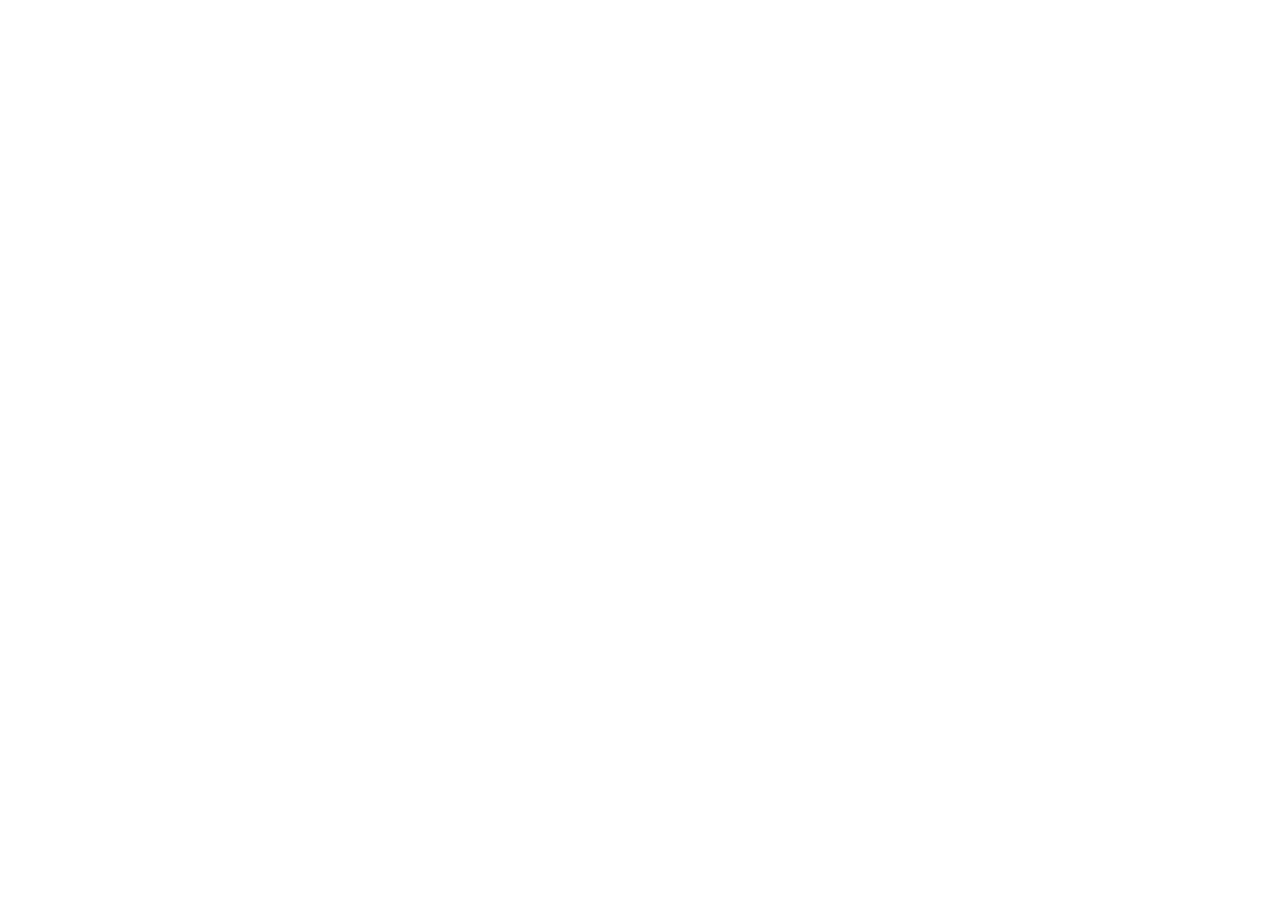
==== about.html @ fcb008c1 "Init : création du dépôt, arborescence des fichiers et structure HTML de base" ====
<!DOCTYPE html>
<html lang="fr">
<head>
  <meta charset="UTF-8">
  <meta name="viewport" content="width=device-width, initial-scale=1.0">
  <title>AfriTalent — À propos</title>

  <!-- Bootstrap 5 CSS -->
  <link href="https://cdn.jsdelivr.net/npm/bootstrap@5.3.3/dist/css/bootstrap.min.css" rel="stylesheet">
  <!-- Bootstrap Icons -->
  <link href="https://cdn.jsdelivr.net/npm/bootstrap-icons@1.11.3/font/bootstrap-icons.css" rel="stylesheet">
  <!-- Google Fonts -->
  <link href="https://fonts.googleapis.com/css2?family=Syne:wght@700;800&family=DM+Sans:wght@400;500&display=swap" rel="stylesheet">
  <!-- CSS personnel -->
  <link rel="stylesheet" href="css/style.css">
</head>
<body>

  <!-- NAVBAR -->
  <header></header>

  <!-- CONTENU PRINCIPAL -->
  <main></main>

  <!-- FOOTER -->
  <footer></footer>

  <!-- Bootstrap 5 JS -->
  <script src="https://cdn.jsdelivr.net/npm/bootstrap@5.3.3/dist/js/bootstrap.bundle.min.js"></script>
  <!-- JS personnel -->
  <script src="js/main.js"></script>

</body>
</html>
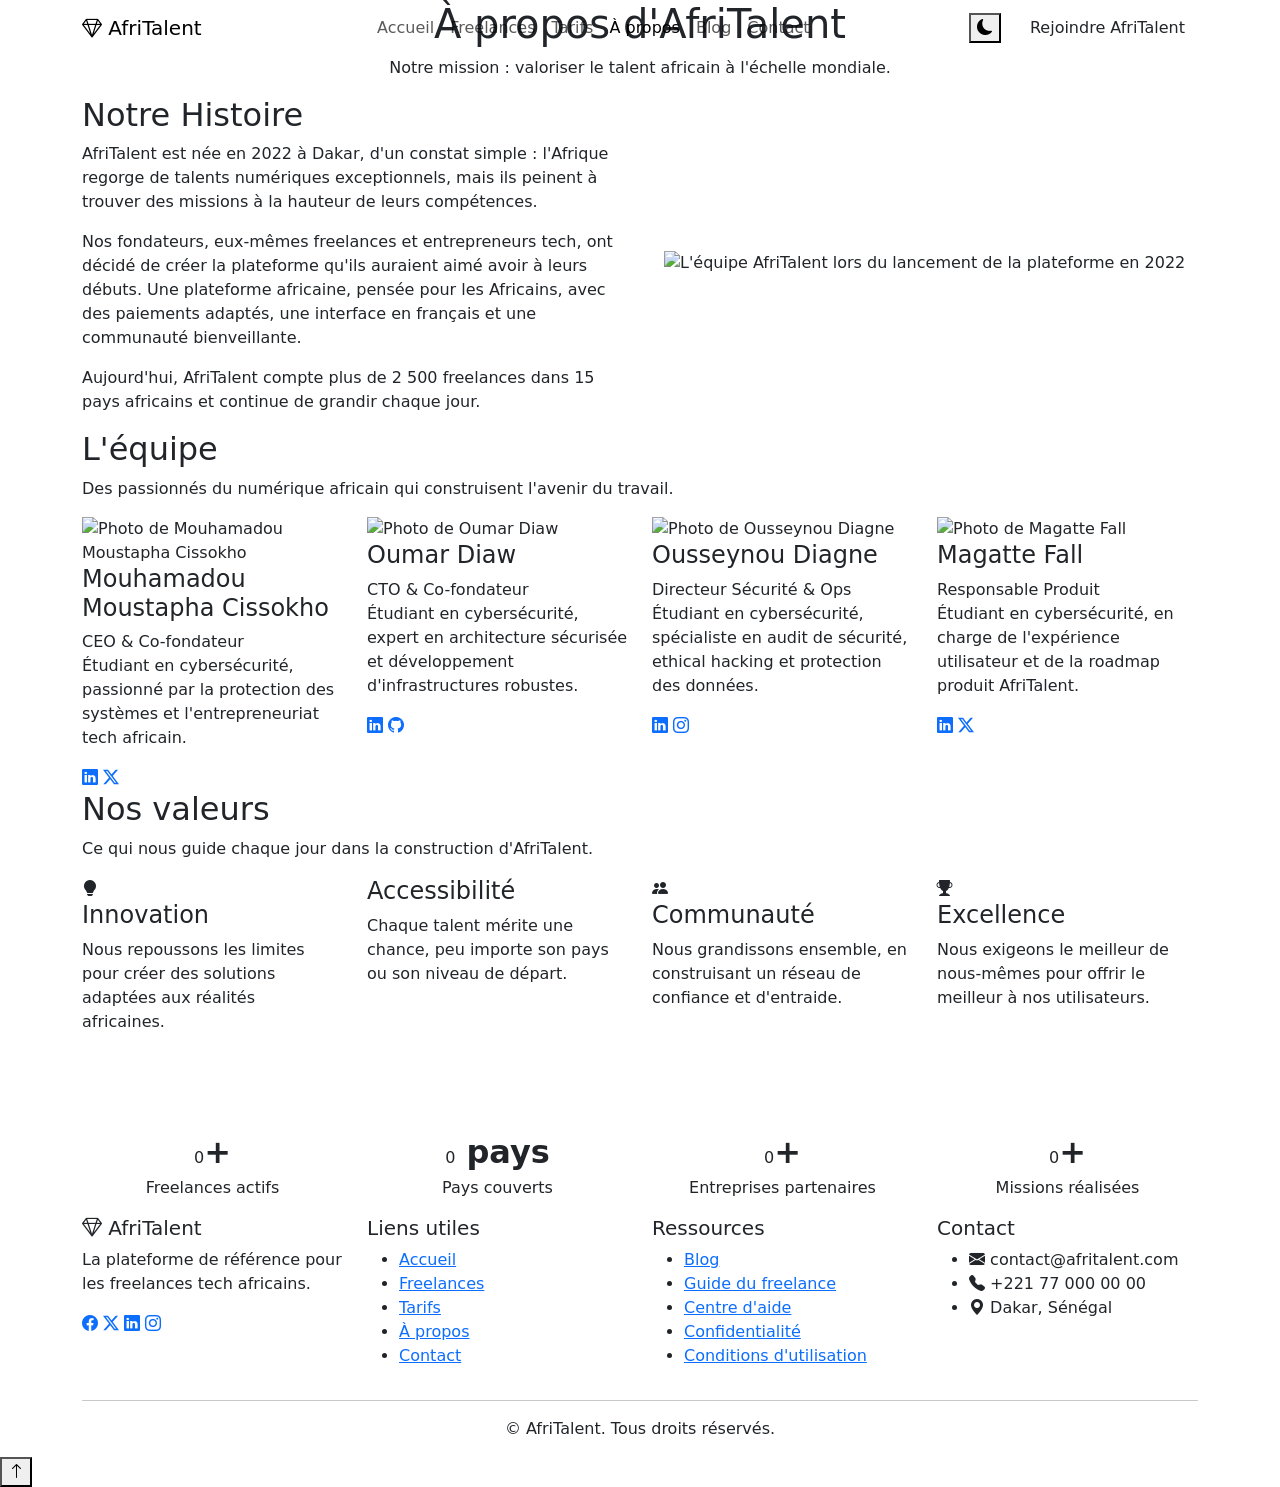
==== commit 8acbc7a4: "HTML : structure complète des 5 pages avec sections et contenu texte" ====
--- a/about.html
+++ b/about.html
@@ -5,29 +5,272 @@
   <meta name="viewport" content="width=device-width, initial-scale=1.0">
   <title>AfriTalent — À propos</title>
 
-  <!-- Bootstrap 5 CSS -->
   <link href="https://cdn.jsdelivr.net/npm/bootstrap@5.3.3/dist/css/bootstrap.min.css" rel="stylesheet">
-  <!-- Bootstrap Icons -->
   <link href="https://cdn.jsdelivr.net/npm/bootstrap-icons@1.11.3/font/bootstrap-icons.css" rel="stylesheet">
-  <!-- Google Fonts -->
   <link href="https://fonts.googleapis.com/css2?family=Syne:wght@700;800&family=DM+Sans:wght@400;500&display=swap" rel="stylesheet">
-  <!-- CSS personnel -->
   <link rel="stylesheet" href="css/style.css">
 </head>
 <body>
 
-  <!-- NAVBAR -->
-  <header></header>
-
-  <!-- CONTENU PRINCIPAL -->
-  <main></main>
-
-  <!-- FOOTER -->
-  <footer></footer>
-
-  <!-- Bootstrap 5 JS -->
+  <!-- navbar -->
+  <header>
+    <nav class="navbar navbar-expand-lg fixed-top" id="barre-nav">
+      <div class="container">
+
+        <a class="navbar-brand" href="index.html">
+          <i class="bi bi-gem"></i> AfriTalent
+        </a>
+
+        <button class="navbar-toggler" type="button"
+          data-bs-toggle="collapse"
+          data-bs-target="#menu-principal"
+          aria-controls="menu-principal"
+          aria-expanded="false"
+          aria-label="Ouvrir le menu">
+          <span class="navbar-toggler-icon"></span>
+        </button>
+
+        <div class="collapse navbar-collapse" id="menu-principal">
+          <ul class="navbar-nav mx-auto">
+            <li class="nav-item"><a class="nav-link" href="index.html">Accueil</a></li>
+            <li class="nav-item"><a class="nav-link" href="freelances.html">Freelances</a></li>
+            <li class="nav-item"><a class="nav-link" href="tarifs.html">Tarifs</a></li>
+            <li class="nav-item"><a class="nav-link active" href="about.html">À propos</a></li>
+            <li class="nav-item"><a class="nav-link" href="#">Blog</a></li>
+            <li class="nav-item"><a class="nav-link" href="contact.html">Contact</a></li>
+          </ul>
+          <div class="d-flex align-items-center gap-3">
+            <button id="bouton-theme" aria-label="Changer le thème">
+              <i class="bi bi-moon-fill"></i>
+            </button>
+            <a href="freelances.html" class="btn btn-inscription">Rejoindre AfriTalent</a>
+          </div>
+        </div>
+
+      </div>
+    </nav>
+  </header>
+
+  <main>
+
+    <!-- en-tête page -->
+    <section id="entete-page">
+      <div class="container text-center">
+        <h1>À propos d'AfriTalent</h1>
+        <p>Notre mission : valoriser le talent africain à l'échelle mondiale.</p>
+      </div>
+    </section>
+
+    <!-- notre histoire -->
+    <section id="notre-histoire">
+      <div class="container">
+        <div class="row align-items-center g-5">
+          <div class="col-lg-6">
+            <h2 class="titre-section">Notre Histoire</h2>
+            <p>AfriTalent est née en 2022 à Dakar, d'un constat simple : l'Afrique regorge de talents numériques exceptionnels, mais ils peinent à trouver des missions à la hauteur de leurs compétences.</p>
+            <p>Nos fondateurs, eux-mêmes freelances et entrepreneurs tech, ont décidé de créer la plateforme qu'ils auraient aimé avoir à leurs débuts. Une plateforme africaine, pensée pour les Africains, avec des paiements adaptés, une interface en français et une communauté bienveillante.</p>
+            <p>Aujourd'hui, AfriTalent compte plus de 2 500 freelances dans 15 pays africains et continue de grandir chaque jour.</p>
+          </div>
+          <div class="col-lg-6">
+            <img src="https://images.unsplash.com/photo-1531482615713-2afd69097998?w=600&q=80" alt="L'équipe AfriTalent lors du lancement de la plateforme en 2022" class="img-fluid image-arrondie">
+          </div>
+        </div>
+      </div>
+    </section>
+
+    <!-- équipe -->
+    <section id="notre-equipe">
+      <div class="container">
+        <h2 class="titre-section">L'équipe</h2>
+        <p class="sous-titre-section">Des passionnés du numérique africain qui construisent l'avenir du travail.</p>
+
+        <div class="row g-4">
+
+          <div class="col-lg-3 col-md-6">
+            <div class="carte-membre">
+              <img src="https://images.unsplash.com/photo-1507003211169-0a1dd7228f2d?w=150&q=80" alt="Photo de Mouhamadou Moustapha Cissokho" class="photo-membre">
+              <h4>Mouhamadou Moustapha Cissokho</h4>
+              <span class="poste-membre">CEO & Co-fondateur</span>
+              <p class="bio-membre">Étudiant en cybersécurité, passionné par la protection des systèmes et l'entrepreneuriat tech africain.</p>
+              <div class="reseaux-membre">
+                <a href="#" aria-label="LinkedIn"><i class="bi bi-linkedin"></i></a>
+                <a href="#" aria-label="Twitter"><i class="bi bi-twitter-x"></i></a>
+              </div>
+            </div>
+          </div>
+
+          <div class="col-lg-3 col-md-6">
+            <div class="carte-membre">
+              <img src="https://images.unsplash.com/photo-1506277886164-e25aa3f4ef7f?w=150&q=80" alt="Photo de Oumar Diaw" class="photo-membre">
+              <h4>Oumar Diaw</h4>
+              <span class="poste-membre">CTO & Co-fondateur</span>
+              <p class="bio-membre">Étudiant en cybersécurité, expert en architecture sécurisée et développement d'infrastructures robustes.</p>
+              <div class="reseaux-membre">
+                <a href="#" aria-label="LinkedIn"><i class="bi bi-linkedin"></i></a>
+                <a href="#" aria-label="GitHub"><i class="bi bi-github"></i></a>
+              </div>
+            </div>
+          </div>
+
+          <div class="col-lg-3 col-md-6">
+            <div class="carte-membre">
+              <img src="https://images.unsplash.com/photo-1522529599102-193c0d76b5b6?w=150&q=80" alt="Photo de Ousseynou Diagne" class="photo-membre">
+              <h4>Ousseynou Diagne</h4>
+              <span class="poste-membre">Directeur Sécurité & Ops</span>
+              <p class="bio-membre">Étudiant en cybersécurité, spécialiste en audit de sécurité, ethical hacking et protection des données.</p>
+              <div class="reseaux-membre">
+                <a href="#" aria-label="LinkedIn"><i class="bi bi-linkedin"></i></a>
+                <a href="#" aria-label="Instagram"><i class="bi bi-instagram"></i></a>
+              </div>
+            </div>
+          </div>
+
+          <div class="col-lg-3 col-md-6">
+            <div class="carte-membre">
+              <img src="https://images.unsplash.com/photo-1519085360753-af0119f7cbe7?w=150&q=80" alt="Photo de Magatte Fall" class="photo-membre">
+              <h4>Magatte Fall</h4>
+              <span class="poste-membre">Responsable Produit</span>
+              <p class="bio-membre">Étudiant en cybersécurité, en charge de l'expérience utilisateur et de la roadmap produit AfriTalent.</p>
+              <div class="reseaux-membre">
+                <a href="#" aria-label="LinkedIn"><i class="bi bi-linkedin"></i></a>
+                <a href="#" aria-label="Twitter"><i class="bi bi-twitter-x"></i></a>
+              </div>
+            </div>
+          </div>
+
+        </div>
+      </div>
+    </section>
+
+    <!-- nos valeurs -->
+    <section id="nos-valeurs">
+      <div class="container">
+        <h2 class="titre-section">Nos valeurs</h2>
+        <p class="sous-titre-section">Ce qui nous guide chaque jour dans la construction d'AfriTalent.</p>
+
+        <div class="row g-4">
+          <div class="col-lg-3 col-md-6">
+            <div class="carte-valeur">
+              <i class="bi bi-lightbulb-fill"></i>
+              <h4>Innovation</h4>
+              <p>Nous repoussons les limites pour créer des solutions adaptées aux réalités africaines.</p>
+            </div>
+          </div>
+          <div class="col-lg-3 col-md-6">
+            <div class="carte-valeur">
+              <i class="bi bi-globe-africa"></i>
+              <h4>Accessibilité</h4>
+              <p>Chaque talent mérite une chance, peu importe son pays ou son niveau de départ.</p>
+            </div>
+          </div>
+          <div class="col-lg-3 col-md-6">
+            <div class="carte-valeur">
+              <i class="bi bi-people-fill"></i>
+              <h4>Communauté</h4>
+              <p>Nous grandissons ensemble, en construisant un réseau de confiance et d'entraide.</p>
+            </div>
+          </div>
+          <div class="col-lg-3 col-md-6">
+            <div class="carte-valeur">
+              <i class="bi bi-trophy-fill"></i>
+              <h4>Excellence</h4>
+              <p>Nous exigeons le meilleur de nous-mêmes pour offrir le meilleur à nos utilisateurs.</p>
+            </div>
+          </div>
+        </div>
+      </div>
+    </section>
+
+    <!-- chiffres clés -->
+    <section id="chiffres-about">
+      <div class="container">
+        <h2 class="titre-section text-center" style="color:#fff;">AfriTalent en chiffres</h2>
+        <div class="row g-4 mt-3">
+          <div class="col-md-3 col-6 text-center">
+            <div class="carte-bento-chiffre">
+              <span class="chiffre-anime" data-cible="2500">0</span><span style="color:var(--couleur-accent);font-size:2rem;font-weight:800;">+</span>
+              <p>Freelances actifs</p>
+            </div>
+          </div>
+          <div class="col-md-3 col-6 text-center">
+            <div class="carte-bento-chiffre">
+              <span class="chiffre-anime" data-cible="15">0</span><span style="color:var(--couleur-accent);font-size:2rem;font-weight:800;"> pays</span>
+              <p>Pays couverts</p>
+            </div>
+          </div>
+          <div class="col-md-3 col-6 text-center">
+            <div class="carte-bento-chiffre">
+              <span class="chiffre-anime" data-cible="800">0</span><span style="color:var(--couleur-accent);font-size:2rem;font-weight:800;">+</span>
+              <p>Entreprises partenaires</p>
+            </div>
+          </div>
+          <div class="col-md-3 col-6 text-center">
+            <div class="carte-bento-chiffre">
+              <span class="chiffre-anime" data-cible="12000">0</span><span style="color:var(--couleur-accent);font-size:2rem;font-weight:800;">+</span>
+              <p>Missions réalisées</p>
+            </div>
+          </div>
+        </div>
+      </div>
+    </section>
+
+  </main>
+
+  <!-- footer -->
+  <footer id="pied-de-page">
+    <div class="container">
+      <div class="row g-4">
+        <div class="col-lg-3 col-md-6">
+          <h5><i class="bi bi-gem"></i> AfriTalent</h5>
+          <p>La plateforme de référence pour les freelances tech africains.</p>
+          <div class="icones-reseaux">
+            <a href="#" aria-label="Facebook"><i class="bi bi-facebook"></i></a>
+            <a href="#" aria-label="Twitter"><i class="bi bi-twitter-x"></i></a>
+            <a href="#" aria-label="LinkedIn"><i class="bi bi-linkedin"></i></a>
+            <a href="#" aria-label="Instagram"><i class="bi bi-instagram"></i></a>
+          </div>
+        </div>
+        <div class="col-lg-3 col-md-6">
+          <h5>Liens utiles</h5>
+          <ul>
+            <li><a href="index.html">Accueil</a></li>
+            <li><a href="freelances.html">Freelances</a></li>
+            <li><a href="tarifs.html">Tarifs</a></li>
+            <li><a href="about.html">À propos</a></li>
+            <li><a href="contact.html">Contact</a></li>
+          </ul>
+        </div>
+        <div class="col-lg-3 col-md-6">
+          <h5>Ressources</h5>
+          <ul>
+            <li><a href="#">Blog</a></li>
+            <li><a href="#">Guide du freelance</a></li>
+            <li><a href="#">Centre d'aide</a></li>
+            <li><a href="#">Confidentialité</a></li>
+            <li><a href="#">Conditions d'utilisation</a></li>
+          </ul>
+        </div>
+        <div class="col-lg-3 col-md-6">
+          <h5>Contact</h5>
+          <ul>
+            <li><i class="bi bi-envelope-fill"></i> contact@afritalent.com</li>
+            <li><i class="bi bi-telephone-fill"></i> +221 77 000 00 00</li>
+            <li><i class="bi bi-geo-alt-fill"></i> Dakar, Sénégal</li>
+          </ul>
+        </div>
+      </div>
+      <hr>
+      <p class="text-center">
+        &copy; <span id="annee-courante"></span> AfriTalent. Tous droits réservés.
+      </p>
+    </div>
+  </footer>
+
+  <button id="bouton-haut" aria-label="Retour en haut de la page">
+    <i class="bi bi-arrow-up"></i>
+  </button>
+
   <script src="https://cdn.jsdelivr.net/npm/bootstrap@5.3.3/dist/js/bootstrap.bundle.min.js"></script>
-  <!-- JS personnel -->
   <script src="js/main.js"></script>
 
 </body>
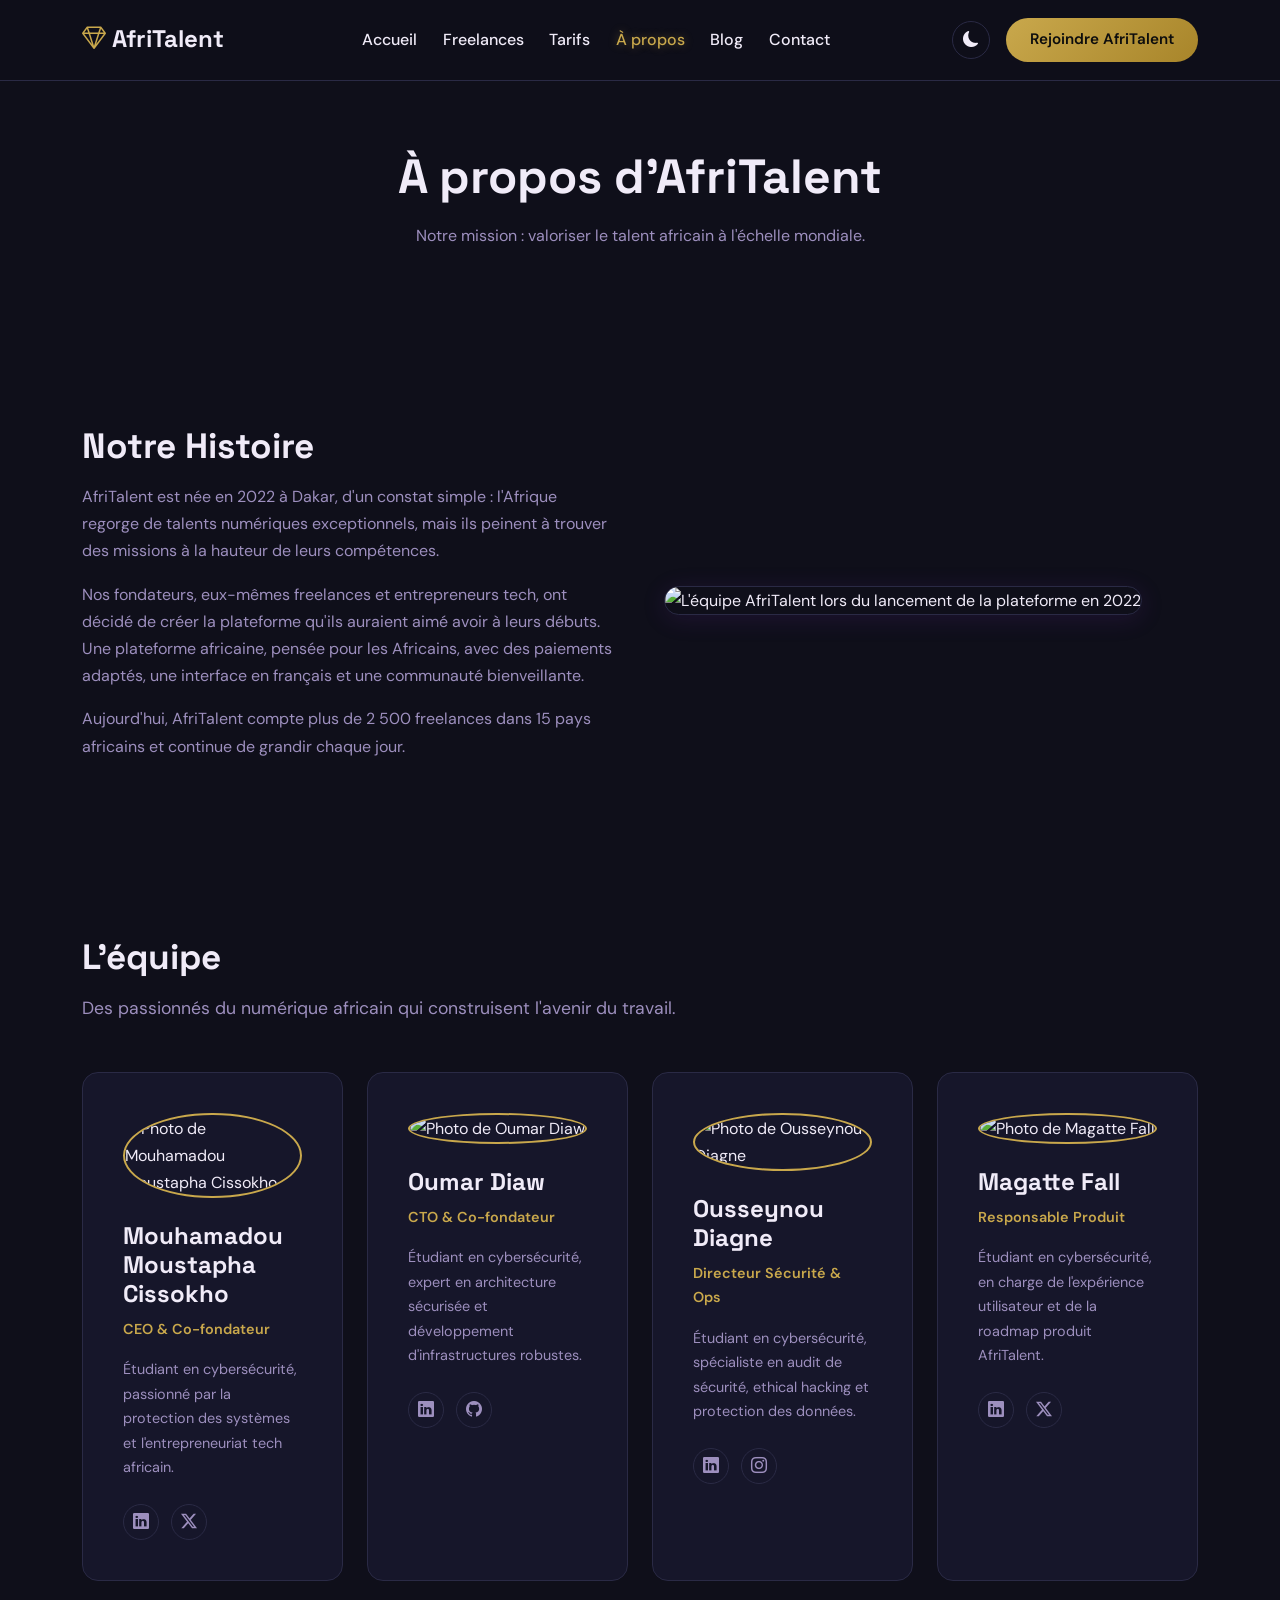
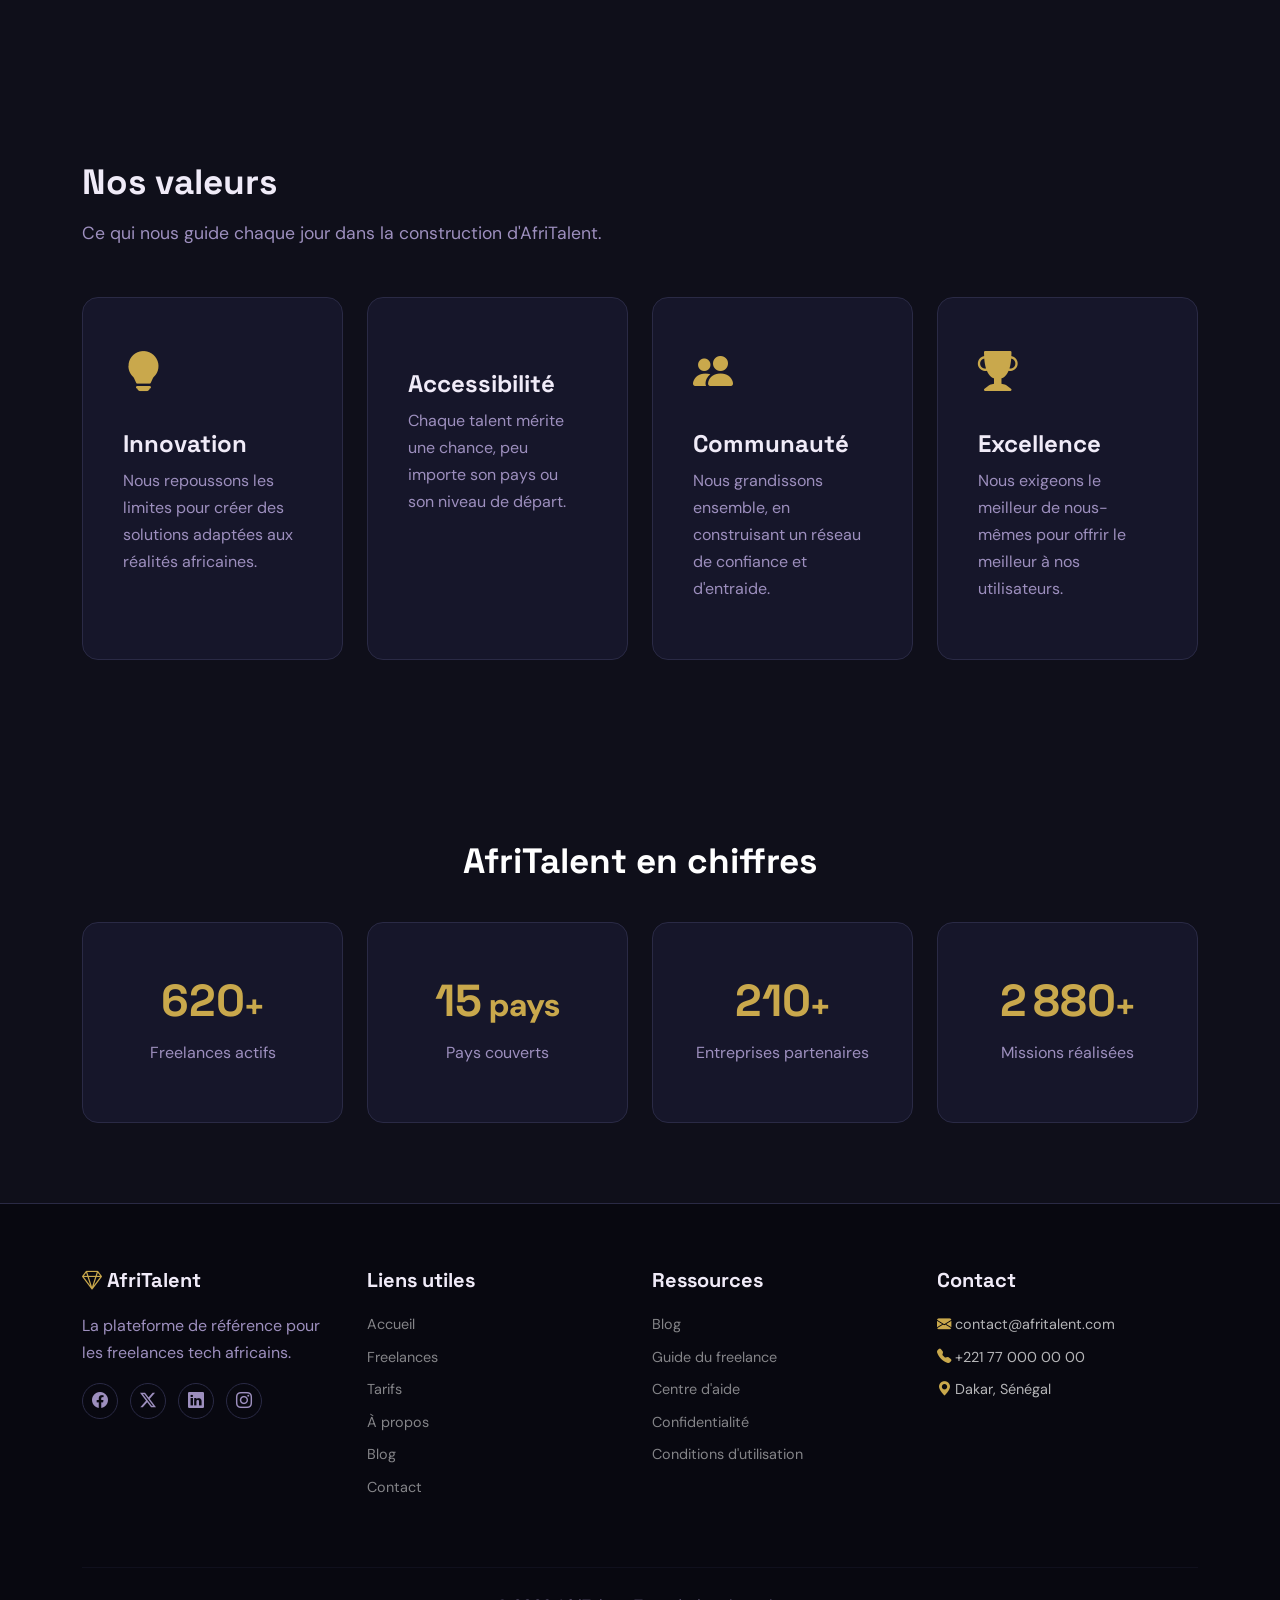
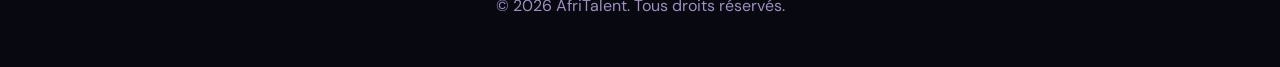
==== commit da9c700a: "Déploiement : GitHub Pages activé, README finalisé et présentation PowerPoint ajoutée" ====
--- a/about.html
+++ b/about.html
@@ -36,7 +36,7 @@
             <li class="nav-item"><a class="nav-link" href="freelances.html">Freelances</a></li>
             <li class="nav-item"><a class="nav-link" href="tarifs.html">Tarifs</a></li>
             <li class="nav-item"><a class="nav-link active" href="about.html">À propos</a></li>
-            <li class="nav-item"><a class="nav-link" href="#">Blog</a></li>
+            <li class="nav-item"><a class="nav-link" href="blog.html">Blog</a></li>
             <li class="nav-item"><a class="nav-link" href="contact.html">Contact</a></li>
           </ul>
           <div class="d-flex align-items-center gap-3">
@@ -237,6 +237,7 @@
             <li><a href="freelances.html">Freelances</a></li>
             <li><a href="tarifs.html">Tarifs</a></li>
             <li><a href="about.html">À propos</a></li>
+            <li><a href="blog.html">Blog</a></li>
             <li><a href="contact.html">Contact</a></li>
           </ul>
         </div>
--- a/css/style.css
+++ b/css/style.css
@@ -0,0 +1,726 @@
+@import url('https://fonts.googleapis.com/css2?family=Space+Grotesk:wght@700;800&family=DM+Sans:wght@400;500;700&display=swap');
+
+:root {
+  --couleur-primaire: #7B2FBE;
+  --couleur-secondaire: #0D0D0D;
+  --couleur-accent: #C9A84C;
+  --couleur-fond: #0F0F1A;
+  --couleur-texte: #F0EBF8;
+  --couleur-texte-doux: #9D8FBE;
+  --couleur-carte: #16162A;
+  --couleur-bordure: #2A2A45;
+  --police-titre: 'Space Grotesk', sans-serif;
+  --police-corps: 'DM Sans', sans-serif;
+  --espacement-section: 5rem;
+  --rayon-carte: 16px;
+  --ombre-carte: 0 4px 24px rgba(123, 47, 190, 0.15);
+}
+
+*, *::before, *::after {
+  box-sizing: border-box;
+  margin: 0;
+  padding: 0;
+}
+
+html {
+  scroll-behavior: smooth;
+}
+
+body {
+  font-family: var(--police-corps);
+  background-color: var(--couleur-fond);
+  color: var(--couleur-texte);
+  line-height: 1.7;
+  transition: background-color 0.3s ease, color 0.3s ease;
+}
+
+main {
+  padding-top: 100px !important;
+}
+
+img {
+  max-width: 100%;
+  height: auto;
+}
+
+a {
+  text-decoration: none;
+  color: inherit;
+}
+
+ul {
+  list-style: none;
+  padding: 0;
+}
+
+h1, h2, h3, h4, h5 {
+  font-family: var(--police-titre);
+  font-weight: 800;
+  color: var(--couleur-texte);
+}
+
+p {
+  font-family: var(--police-corps);
+  color: var(--couleur-texte-doux);
+}
+
+.titre-section {
+  font-size: 2.2rem;
+  margin-bottom: 1rem;
+}
+
+.sous-titre-section {
+  font-size: 1.1rem;
+  margin-bottom: 3rem;
+  max-width: 600px;
+}
+
+#barre-nav {
+  position: fixed !important;
+  top: 0;
+  left: 0;
+  width: 100%;
+  z-index: 1030;
+  background-color: rgba(15, 15, 26, 0.75) !important;
+  backdrop-filter: blur(12px);
+  -webkit-backdrop-filter: blur(12px);
+  border-bottom: 1px solid var(--couleur-bordure);
+  padding: 0.9rem 0;
+}
+
+#barre-nav.scrolled {
+  background-color: #0F0F1A !important;
+  backdrop-filter: blur(8px);
+  -webkit-backdrop-filter: blur(8px);
+  border-bottom: 1px solid var(--couleur-bordure);
+  padding: 0.85rem 0;
+  box-shadow: 0 10px 30px rgba(0, 0, 0, 0.5);
+}
+
+.navbar-brand {
+  font-family: var(--police-titre);
+  font-size: 1.5rem;
+  font-weight: 800;
+  color: var(--couleur-texte) !important;
+}
+ 
+.navbar-brand i, .bi-gem {
+  color: var(--couleur-accent) !important;
+}
+
+.nav-link {
+  color: var(--couleur-texte) !important;
+  font-weight: 500;
+  padding: 0.4rem 0.8rem !important;
+  border-radius: 8px;
+  transition: color 0.2s ease;
+}
+
+.nav-link:hover,
+.nav-link.active {
+  color: var(--couleur-accent) !important;
+  text-shadow: 0 0 10px rgba(201, 168, 76, 0.4);
+}
+
+#bouton-theme {
+  background: none;
+  border: 1px solid var(--couleur-bordure);
+  border-radius: 50%;
+  width: 38px;
+  height: 38px;
+  display: flex;
+  align-items: center;
+  justify-content: center;
+  cursor: pointer;
+  color: var(--couleur-texte);
+  font-size: 1rem;
+  transition: all 0.3s ease;
+}
+
+#bouton-theme:hover {
+  background-color: var(--couleur-primaire);
+  color: #fff;
+  border-color: var(--couleur-primaire);
+}
+
+.btn-inscription,
+.btn-vert,
+.btn-plan-vert,
+.btn-voir-profil,
+.btn-blanc {
+  background: linear-gradient(135deg, var(--couleur-accent), #A8852A);
+  color: var(--couleur-secondaire) !important;
+  padding: 0.65rem 1.5rem;
+  border-radius: 50px;
+  font-weight: 600;
+  font-size: 0.95rem;
+  transition: all 0.3s ease;
+  border: none;
+  display: inline-block;
+  text-align: center;
+}
+
+.btn-inscription:hover,
+.btn-vert:hover,
+.btn-plan-vert:hover,
+.btn-voir-profil:hover,
+.btn-blanc:hover {
+  background: linear-gradient(135deg, var(--couleur-primaire), #5A1A9A);
+  color: #fff !important;
+  transform: translateY(-2px);
+  box-shadow: 0 4px 15px rgba(123, 47, 190, 0.4);
+}
+
+.btn-contour,
+.btn-plan-contour {
+  background: none;
+  border: 1px solid var(--couleur-bordure);
+  color: var(--couleur-texte) !important;
+  padding: 0.65rem 1.5rem;
+  border-radius: 50px;
+  font-weight: 600;
+  font-size: 0.95rem;
+  transition: all 0.3s ease;
+  display: inline-block;
+  text-align: center;
+}
+
+.btn-contour:hover,
+.btn-plan-contour:hover {
+  border-color: var(--couleur-primaire);
+  background: linear-gradient(135deg, var(--couleur-primaire), #5A1A9A);
+  color: #fff !important;
+  transform: translateY(-2px);
+  box-shadow: 0 4px 15px rgba(123, 47, 190, 0.3);
+}
+
+#entete-page {
+  padding: 3rem 0;
+  margin-bottom: 2rem;
+}
+
+#entete-page h1 {
+  font-size: 3rem;
+  margin-bottom: 1rem;
+}
+
+.carte-plan,
+.carte-membre,
+.carte-freelance,
+.carte-valeur,
+.boite-formulaire,
+.boite-infos-contact,
+.carte-bento-chiffre,
+.carte-bento {
+  background-color: var(--couleur-carte);
+  border: 1px solid var(--couleur-bordure);
+  border-radius: var(--rayon-carte);
+  padding: 2.5rem;
+  height: 100%;
+  position: relative;
+  overflow: hidden;
+  transition: border-color 0.3s ease, transform 0.3s ease, box-shadow 0.3s ease;
+}
+
+.carte-plan:hover,
+.carte-membre:hover,
+.carte-freelance:hover,
+.carte-valeur:hover,
+.boite-formulaire:hover,
+.carte-bento-chiffre:hover,
+.carte-bento:hover {
+  border-color: var(--couleur-accent);
+  transform: translateY(-5px);
+  box-shadow: var(--ombre-carte);
+}
+
+.carte-bento.grande {
+  grid-row: span 2;
+  display: flex;
+  flex-direction: column;
+  justify-content: center;
+}
+
+.carte-bento.large {
+  grid-column: span 2;
+}
+
+.numero-etape {
+  position: absolute;
+  top: 1.5rem;
+  right: 1.5rem;
+  font-family: var(--police-titre);
+  font-size: 1.2rem;
+  font-weight: 800;
+  color: rgba(201, 168, 76, 0.3);
+}
+
+.icone-bento, .carte-valeur i {
+  font-size: 2.5rem;
+  color: var(--couleur-accent);
+  margin-bottom: 1.5rem;
+  display: inline-block;
+}
+
+.carte-bento h3 {
+  font-size: 1.4rem;
+  margin-bottom: 1rem;
+}
+
+.carte-plan-populaire {
+  border-color: var(--couleur-primaire);
+}
+
+.badge-populaire {
+  position: absolute;
+  top: 1rem;
+  right: 1rem;
+  background-color: var(--couleur-primaire);
+  color: #fff;
+  padding: 0.25rem 0.75rem;
+  border-radius: 50px;
+  font-size: 0.8rem;
+  font-weight: 600;
+}
+
+.prix-plan {
+  margin: 1.5rem 0;
+}
+
+.prix-plan .montant {
+  font-family: var(--police-titre);
+  font-size: 2.5rem;
+  font-weight: 800;
+  color: var(--couleur-accent);
+}
+
+.liste-fonctionnalites li {
+  margin-bottom: 0.75rem;
+  display: flex;
+  align-items: center;
+  gap: 0.5rem;
+  font-size: 0.95rem;
+}
+
+.texte-vert { color: #2ecc71; }
+.texte-rouge { color: #e74c3c; }
+
+.carte-plan .btn, .carte-freelance .btn-voir-profil {
+  width: 100%;
+  margin-top: 1.5rem;
+}
+
+#faq, #liste-freelances, #notre-histoire, #notre-equipe, #nos-valeurs, #chiffres-about, #section-contact, #comment-ca-marche, #categories, #temoignages {
+  padding: var(--espacement-section) 0;
+}
+
+.grille-bento {
+  display: grid;
+  grid-template-columns: repeat(3, 1fr);
+  gap: 1.5rem;
+  margin-top: 2rem;
+}
+
+.accordion-item {
+  background-color: var(--couleur-carte);
+  border: 1px solid var(--couleur-bordure);
+  margin-bottom: 1rem;
+  border-radius: var(--rayon-carte) !important;
+  overflow: hidden;
+}
+
+.accordion-button {
+  background-color: var(--couleur-carte);
+  color: var(--couleur-texte);
+  font-family: var(--police-titre);
+  font-weight: 700;
+  padding: 1.25rem;
+  border: none;
+}
+
+.accordion-button:not(.collapsed) {
+  background-color: rgba(123, 47, 190, 0.1);
+  color: var(--couleur-accent);
+  box-shadow: none;
+}
+
+.accordion-button::after {
+  filter: invert(1);
+}
+
+.accordion-body {
+  background-color: var(--couleur-carte);
+  color: var(--couleur-texte-doux);
+  border-top: 1px solid var(--couleur-bordure);
+}
+
+.photo-membre, .photo-freelance, .photo-temoignage {
+  width: 90px;
+  height: 90px;
+  border-radius: 50%;
+  object-fit: cover;
+  margin-bottom: 1.5rem;
+  border: 2px solid var(--couleur-accent);
+}
+
+.photo-temoignage {
+  width: 80px;
+  height: 80px;
+  border: 2px solid var(--couleur-primaire);
+  margin: 0 auto 1.5rem;
+}
+
+.poste-membre, .specialite {
+  color: var(--couleur-accent);
+  font-weight: 600;
+  font-size: 0.9rem;
+  display: block;
+  margin-bottom: 1rem;
+}
+
+.bio-membre, .bio {
+  font-size: 0.9rem;
+  margin-bottom: 1.5rem;
+}
+
+.reseaux-membre a, .icones-reseaux a {
+  display: inline-flex;
+  align-items: center;
+  justify-content: center;
+  width: 36px;
+  height: 36px;
+  border-radius: 50%;
+  border: 1px solid var(--couleur-bordure);
+  color: var(--couleur-texte-doux);
+  margin-right: 0.5rem;
+  transition: all 0.3s ease;
+}
+
+.reseaux-membre a:hover, .icones-reseaux a:hover {
+  background-color: var(--couleur-primaire);
+  border-color: var(--couleur-primaire);
+  color: #fff;
+}
+
+.chiffre-anime {
+  font-family: var(--police-titre);
+  font-size: 2.8rem;
+  font-weight: 800;
+  color: var(--couleur-accent);
+}
+
+.image-arrondie, #hero .img-fluid {
+  border-radius: var(--rayon-carte);
+  border: 1px solid var(--couleur-bordure);
+  box-shadow: var(--ombre-carte);
+}
+
+.boutons-filtres {
+  display: flex;
+  gap: 0.75rem;
+  flex-wrap: wrap;
+  margin-bottom: 2.5rem;
+  justify-content: center;
+}
+
+.btn-filtre {
+  background: none;
+  border: 1px solid var(--couleur-bordure);
+  color: var(--couleur-texte);
+  padding: 0.5rem 1.25rem;
+  border-radius: 50px;
+  font-weight: 500;
+  font-size: 0.9rem;
+  transition: all 0.3s ease;
+}
+
+.btn-filtre.actif, .btn-filtre:hover {
+  background-color: var(--couleur-accent);
+  border-color: var(--couleur-accent);
+  color: var(--couleur-secondaire);
+}
+
+.infos-freelance {
+  display: flex;
+  justify-content: space-between;
+  align-items: center;
+  margin-bottom: 1.5rem;
+  border-top: 1px solid var(--couleur-bordure);
+  padding-top: 1rem;
+}
+
+.infos-freelance .tarif {
+  font-weight: 600;
+  color: var(--couleur-texte);
+}
+
+.infos-freelance .note i, .etoiles {
+  color: var(--couleur-accent);
+}
+
+.form-control, .form-select {
+  background-color: rgba(13, 13, 13, 0.5);
+  border: 1px solid var(--couleur-bordure);
+  color: var(--couleur-texte);
+  padding: 0.75rem 1rem;
+  border-radius: 8px;
+}
+
+.form-control:focus, .form-select:focus {
+  background-color: rgba(13, 13, 13, 0.8);
+  border-color: var(--couleur-accent);
+  box-shadow: none;
+  color: var(--couleur-texte);
+}
+
+.champ-groupe, .col-md-6 {
+  margin-bottom: 1.25rem;
+}
+
+.info-contact-ligne {
+  display: flex;
+  gap: 1rem;
+  margin-bottom: 1.5rem;
+}
+
+.icone-contact {
+  font-size: 1.5rem;
+  color: var(--couleur-accent);
+}
+
+.carte-maps {
+  border-radius: var(--rayon-carte);
+  overflow: hidden;
+  border: 1px solid var(--couleur-bordure);
+  margin-top: 1.5rem;
+}
+
+.carte-categorie {
+  background-color: var(--couleur-carte);
+  border: 1px solid var(--couleur-bordure);
+  border-radius: var(--rayon-carte);
+  padding: 2rem;
+  text-align: center;
+  height: 100%;
+  transition: all 0.3s cubic-bezier(0.25, 0.8, 0.25, 1);
+}
+
+.carte-categorie i {
+  font-size: 2.5rem;
+  color: var(--couleur-accent);
+  margin-bottom: 1.25rem;
+  display: inline-block;
+  transition: transform 0.3s ease;
+}
+
+.carte-categorie h4 {
+  font-size: 1.25rem;
+  margin-bottom: 0.5rem;
+}
+
+.carte-categorie span {
+  font-size: 0.85rem;
+  color: var(--couleur-texte-doux);
+}
+
+.carte-categorie:hover {
+  border-color: var(--couleur-accent);
+  transform: translateY(-5px);
+  box-shadow: var(--ombre-carte);
+}
+
+.carte-categorie:hover i {
+  transform: scale(1.1);
+}
+
+.carte-temoignage {
+  background-color: var(--couleur-carte);
+  border: 1px solid var(--couleur-bordure);
+  border-radius: var(--rayon-carte);
+  padding: 3rem;
+  max-width: 650px;
+  margin: 0 auto;
+  text-align: center;
+  box-shadow: var(--ombre-carte);
+}
+
+#carousel-temoignages .carousel-control-prev,
+#carousel-temoignages .carousel-control-next {
+  width: 5%;
+}
+
+#bandeau-inscription {
+  padding: 5rem 0;
+  background: linear-gradient(135deg, var(--couleur-primaire), #4c1a75);
+}
+
+#bandeau-inscription h2 {
+  font-size: 2.5rem;
+  margin-bottom: 1rem;
+}
+
+#bandeau-inscription p {
+  color: #f0ebf8;
+  margin-bottom: 2rem;
+}
+
+#hero {
+  padding: 6rem 0;
+  display: flex;
+  align-items: center;
+  min-height: 85vh;
+}
+
+#hero h1 {
+  font-size: 3.5rem;
+  line-height: 1.1;
+  margin-bottom: 1.5rem;
+  color: var(--couleur-texte);
+}
+
+#hero h2 {
+  font-size: 1.25rem;
+  font-weight: 400;
+  color: var(--couleur-texte-doux);
+  line-height: 1.6;
+  margin-bottom: 2.5rem;
+  max-width: 580px;
+}
+
+.boutons-hero {
+  display: flex;
+  gap: 1rem;
+  margin-bottom: 4rem;
+}
+
+#chiffres-cles {
+  border-top: 1px solid var(--couleur-bordure);
+  padding-top: 3rem;
+}
+
+#pied-de-page {
+  background-color: #080810;
+  color: rgba(255, 255, 255, 0.7);
+  padding: 4rem 0 2rem;
+  border-top: 1px solid var(--couleur-bordure);
+}
+
+#pied-de-page h5 {
+  font-family: var(--police-titre);
+  color: var(--couleur-texte);
+  font-weight: 700;
+  margin-bottom: 1.25rem;
+}
+
+#pied-de-page ul li {
+  margin-bottom: 0.5rem;
+  font-size: 0.9rem;
+}
+
+#pied-de-page ul li a {
+  color: rgba(255, 255, 255, 0.5);
+  transition: color 0.2s;
+}
+
+#pied-de-page ul li a:hover, #pied-de-page ul li i {
+  color: var(--couleur-accent);
+}
+
+#pied-de-page hr {
+  border-color: var(--couleur-bordure);
+  margin: 2rem 0 1.5rem;
+}
+
+#bouton-haut {
+  position: fixed;
+  bottom: 2rem;
+  right: 2rem;
+  width: 46px;
+  height: 46px;
+  border-radius: 50%;
+  background: var(--couleur-accent);
+  color: var(--couleur-secondaire);
+  border: none;
+  font-size: 1.2rem;
+  cursor: pointer;
+  display: none;
+  align-items: center;
+  justify-content: center;
+  z-index: 999;
+}
+
+@media (max-width: 992px) {
+  .grille-bento {
+    grid-template-columns: 1fr;
+  }
+  .carte-bento.grande,
+  .carte-bento.large {
+    grid-row: auto;
+    grid-column: auto;
+  }
+  #hero {
+    text-align: center;
+    padding-top: 4rem;
+  }
+  .boutons-hero {
+    justify-content: center;
+  }
+  #hero h1 {
+    font-size: 2.8rem;
+  }
+}
+
+/* -- light mode -- */
+body.mode-clair {
+  --couleur-fond: #f5f0ff;
+  --couleur-texte: #1A1A2E;
+  --couleur-texte-doux: #5a4a7a;
+  --couleur-carte: #ffffff;
+  --couleur-bordure: #ddd0f0;
+  --ombre-carte: 0 4px 24px rgba(123, 47, 190, 0.1);
+}
+
+body.mode-clair #barre-nav {
+  background-color: rgba(245, 240, 255, 0.92) !important;
+}
+
+body.mode-clair #pied-de-page {
+  background-color: #1A1A2E;
+}
+/* -- fade-in au scroll -- */
+.fade-in {
+  opacity: 0;
+  transform: translateY(30px);
+  transition: opacity 0.6s ease, transform 0.6s ease;
+}
+
+.fade-in.visible {
+  opacity: 1;
+  transform: translateY(0);
+}
+/* -- page blog -- */
+#liste-articles {
+  padding: var(--espacement-section) 0;
+}
+
+#liste-articles .carte-bento {
+  display: flex;
+  flex-direction: column;
+  gap: 0.75rem;
+  height: 100%;
+}
+
+#liste-articles .carte-bento h3 {
+  font-size: 1.1rem;
+  margin: 0;
+}
+
+#liste-articles .carte-bento small {
+  color: var(--couleur-texte-doux);
+  font-size: 0.82rem;
+  margin-top: auto;
+}
+/* -- animation lettres hero -- */
+#titre-hero .lettre {
+  display: inline-block;
+}
